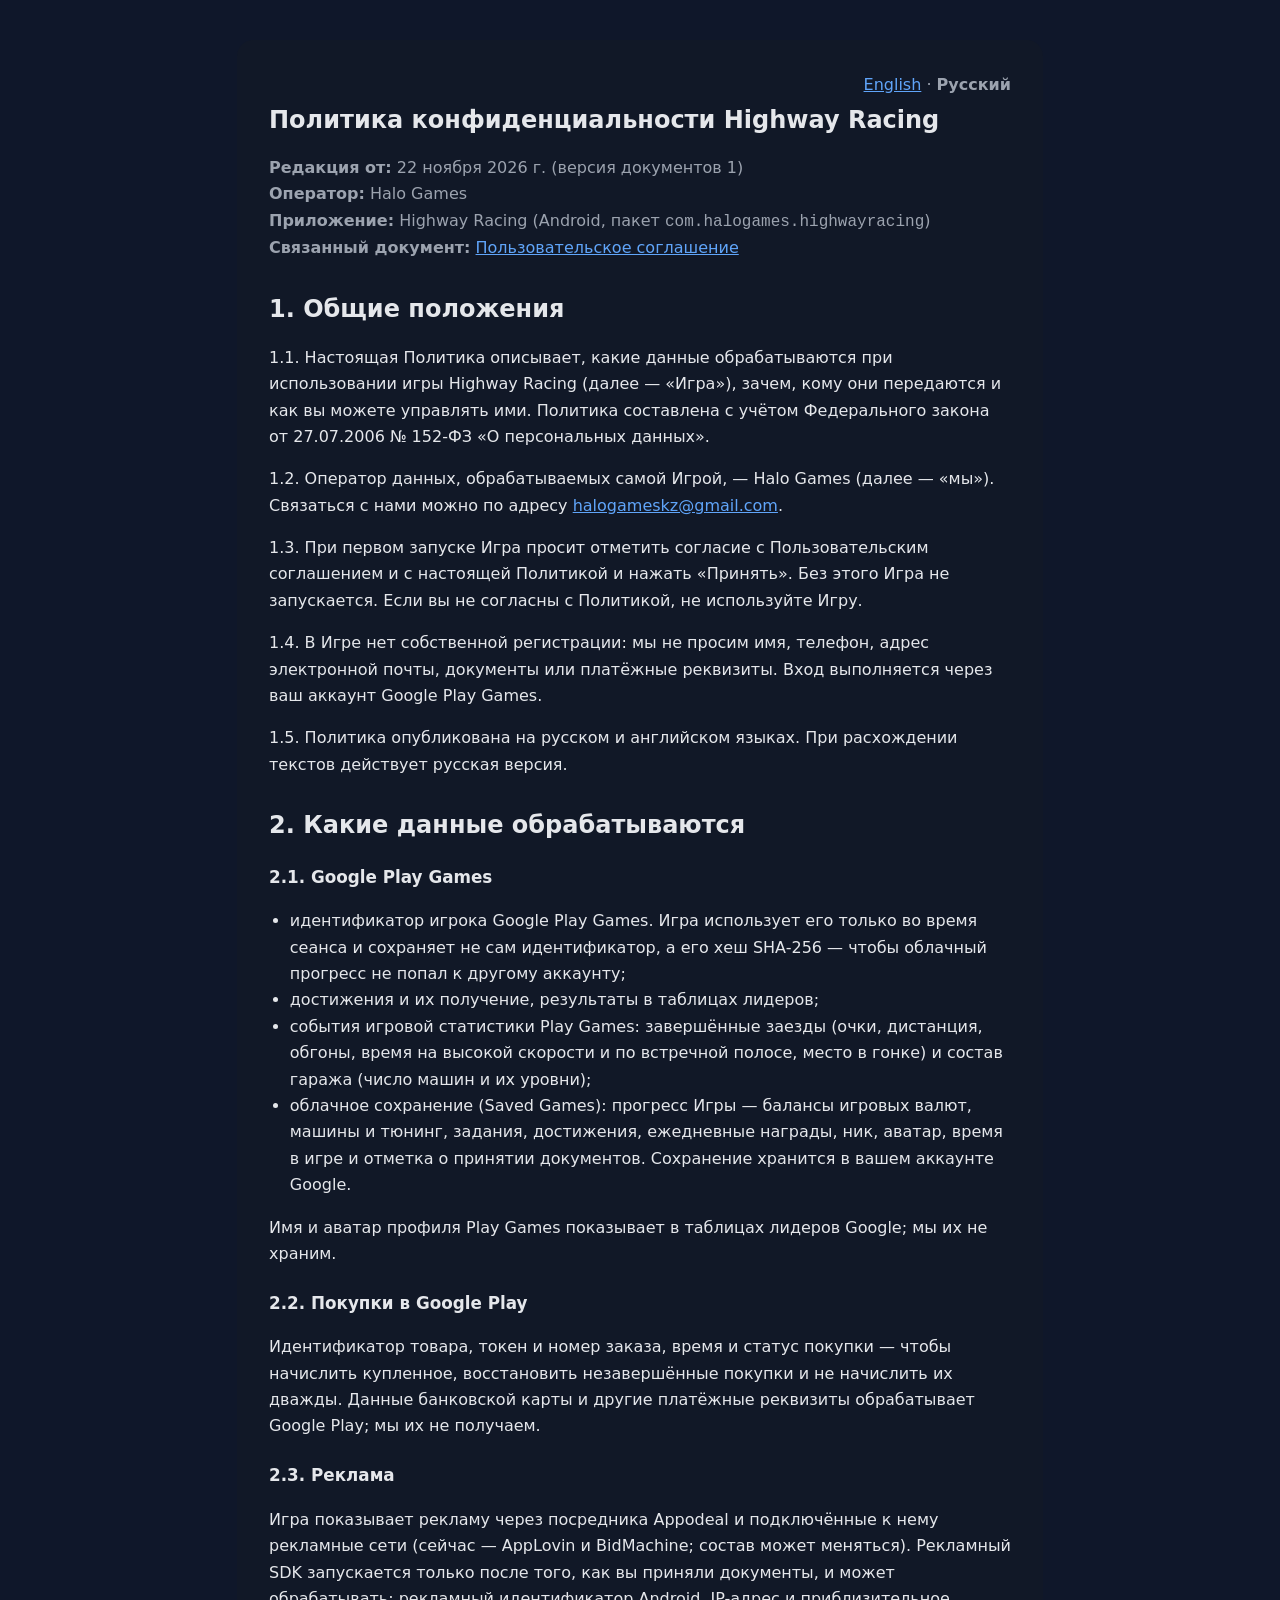
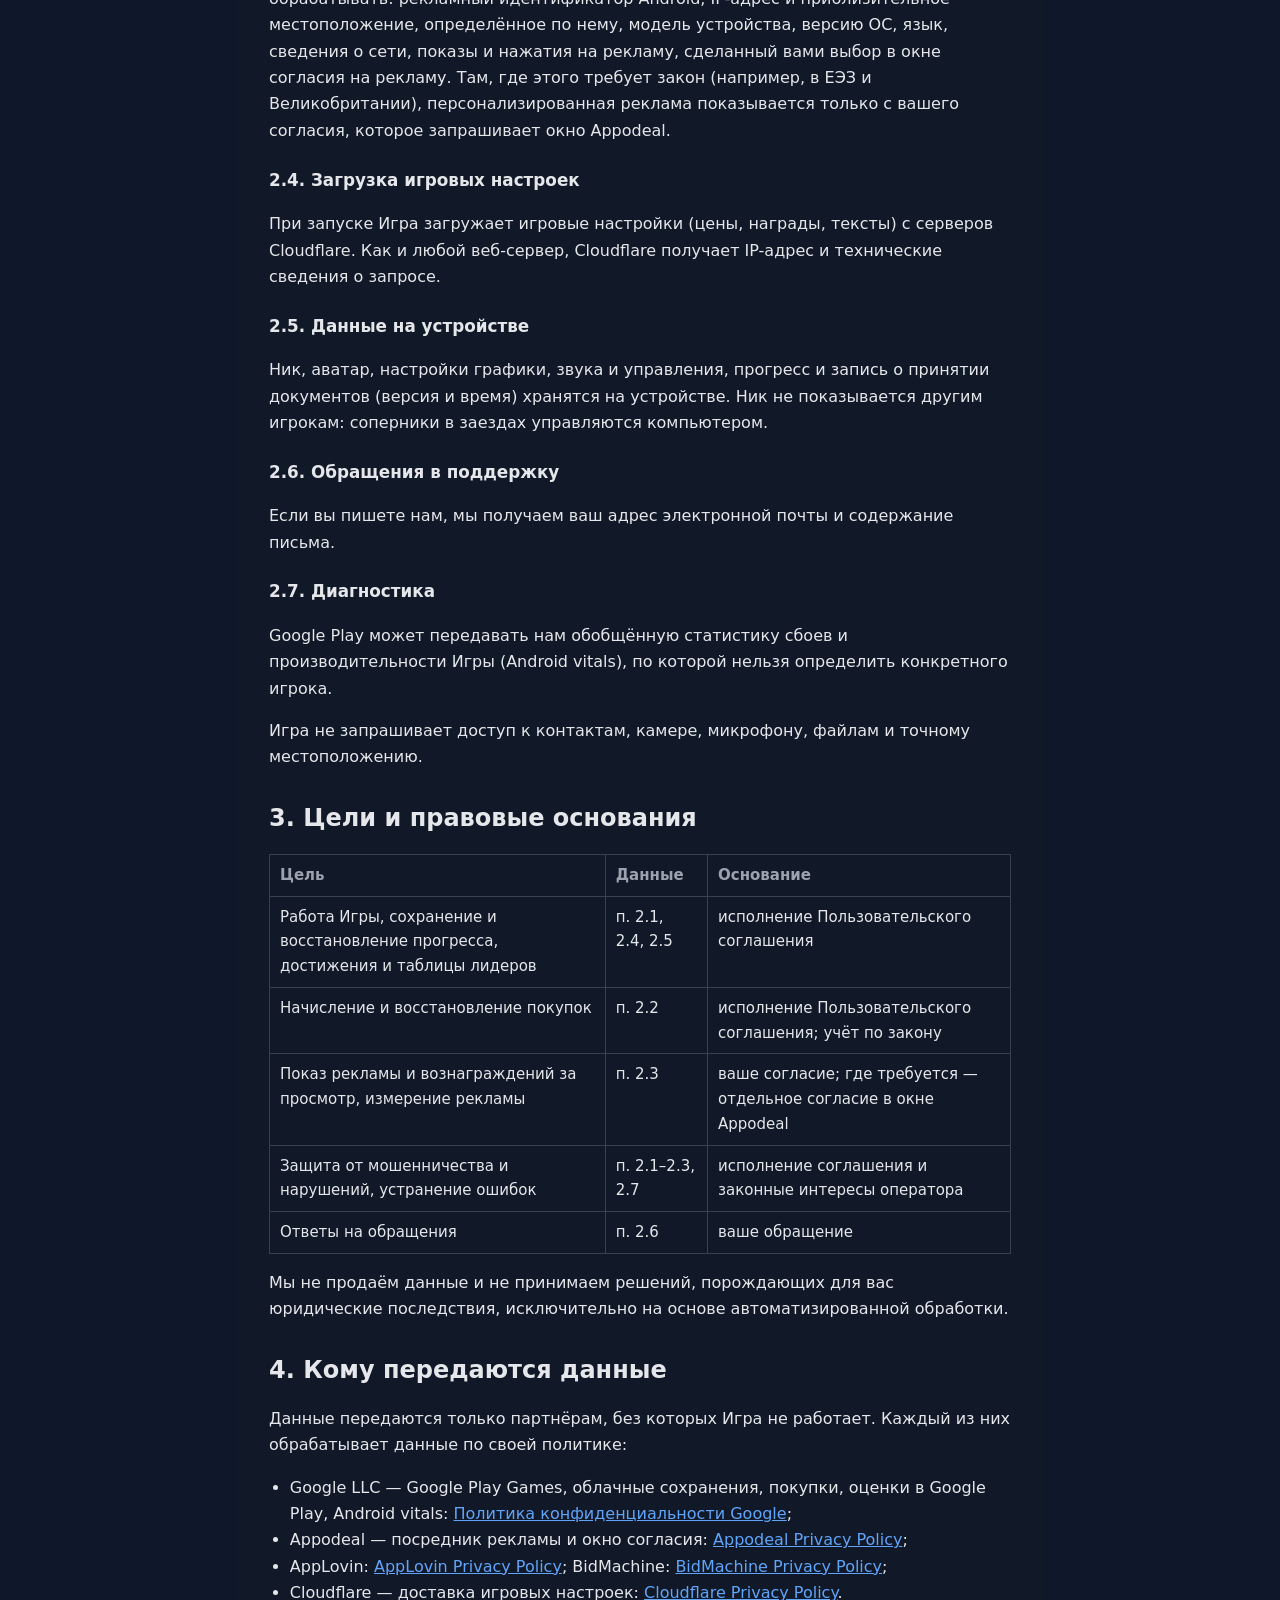
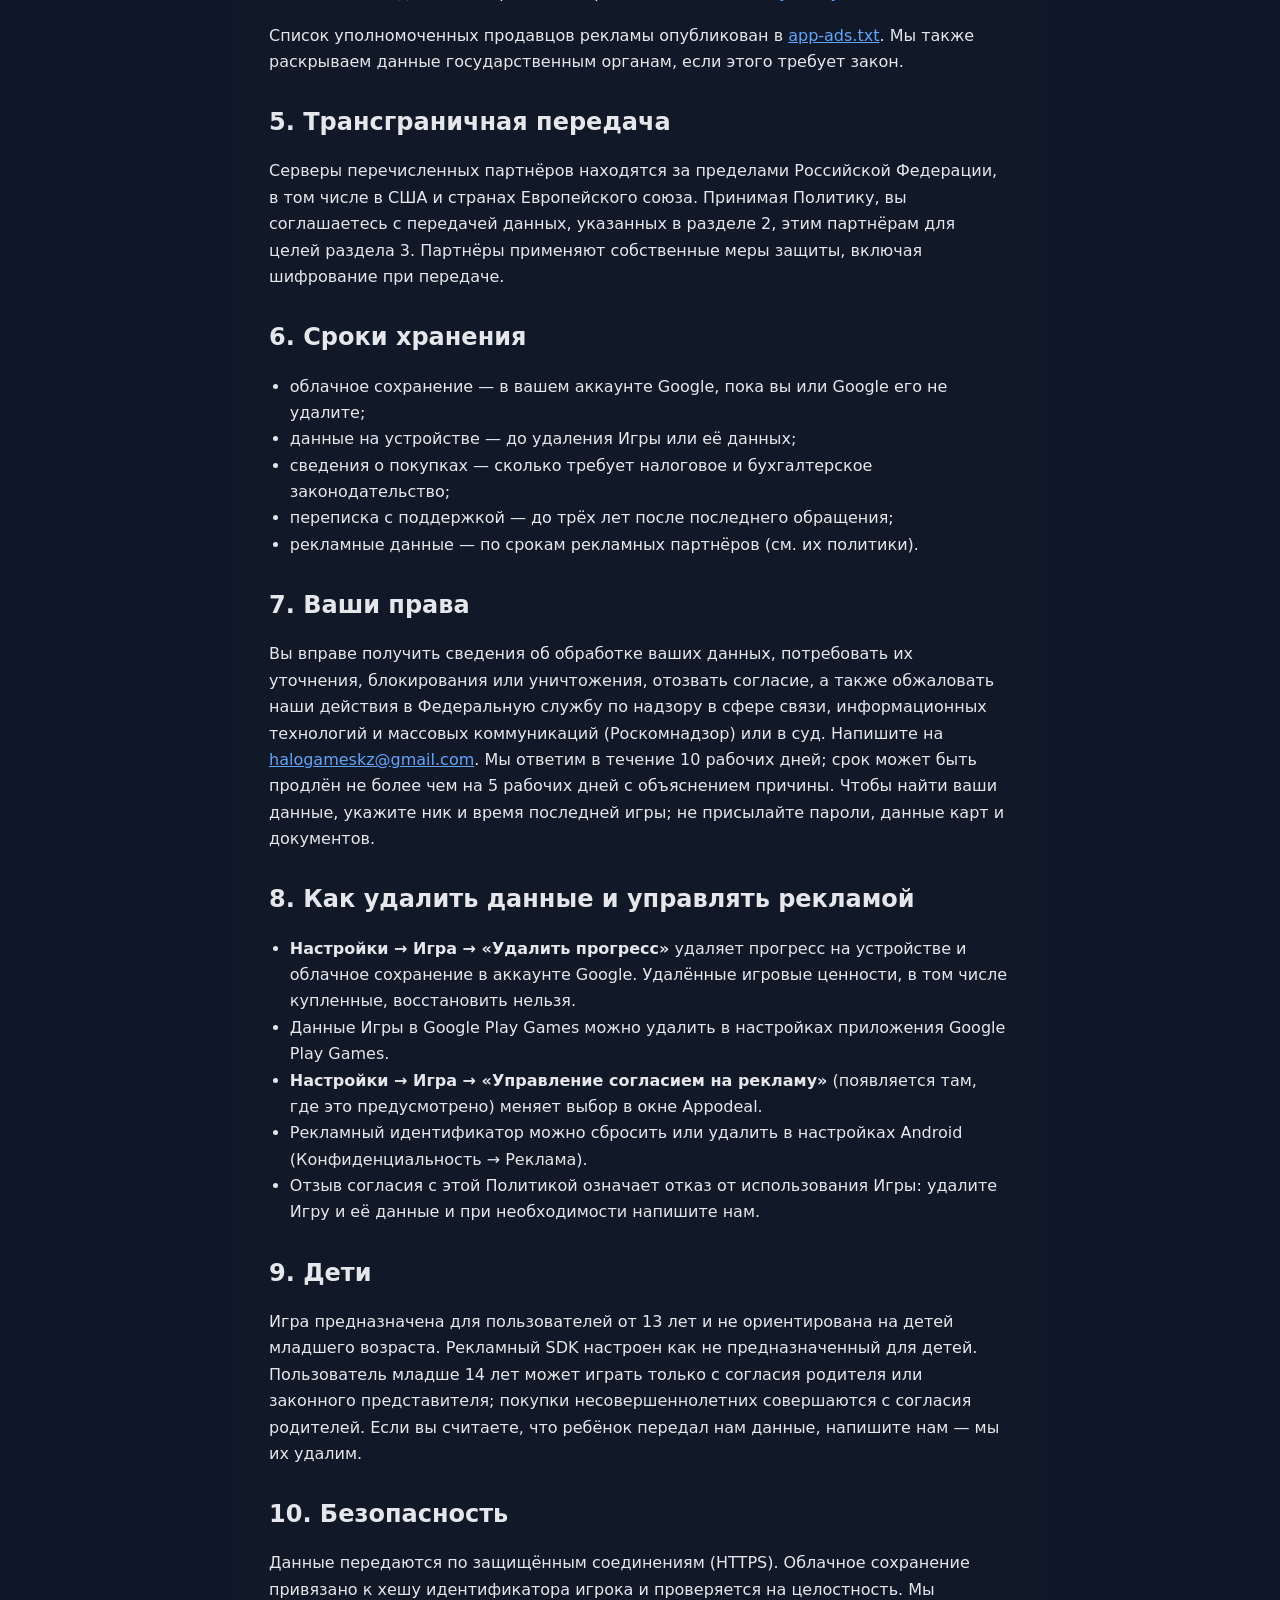
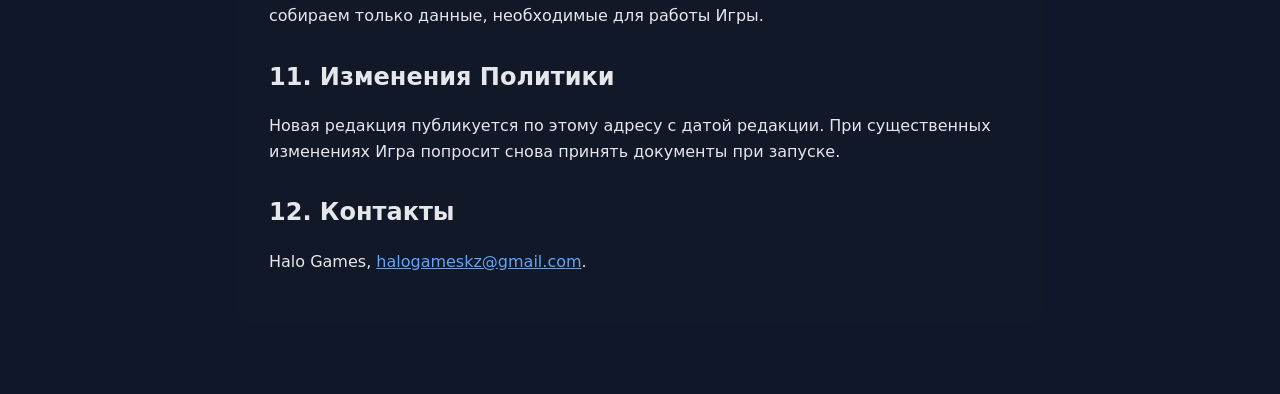
==== ru/index.html @ 432eda78 "Политика конфиденциальности обновлена и переведена на русский, добавлено Пользовательское соглашение" ====
<!doctype html>
<html lang="ru">
<head>
  <meta charset="utf-8">
  <meta name="viewport" content="width=device-width,initial-scale=1">
  <meta name="description" content="Политика конфиденциальности игры Highway Racing">
  <title>Highway Racing — Политика конфиденциальности</title>
  <link rel="alternate" hreflang="en" href="https://monstih.github.io/highway-racing-privacy/">
  <link rel="alternate" hreflang="ru" href="https://monstih.github.io/highway-racing-privacy/ru/">
  <link rel="stylesheet" href="../legal.css">
</head>
<body>
<main><article>
  <nav class="lang"><a href="../">English</a> · <strong>Русский</strong></nav>
  <h1>Политика конфиденциальности Highway Racing</h1>
  <p class="meta"><strong>Редакция от:</strong> 22 ноября 2026 г. (версия документов 1)<br><strong>Оператор:</strong> Halo Games<br><strong>Приложение:</strong> Highway Racing (Android, пакет <code>com.halogames.highwayracing</code>)<br><strong>Связанный документ:</strong> <a href="terms.html">Пользовательское соглашение</a></p>

  <h2>1. Общие положения</h2>
  <p>1.1. Настоящая Политика описывает, какие данные обрабатываются при использовании игры Highway Racing (далее — «Игра»), зачем, кому они передаются и как вы можете управлять ими. Политика составлена с учётом Федерального закона от 27.07.2006 № 152-ФЗ «О персональных данных».</p>
  <p>1.2. Оператор данных, обрабатываемых самой Игрой, — Halo Games (далее — «мы»). Связаться с нами можно по адресу <a href="mailto:halogameskz@gmail.com">halogameskz@gmail.com</a>.</p>
  <p>1.3. При первом запуске Игра просит отметить согласие с Пользовательским соглашением и с настоящей Политикой и нажать «Принять». Без этого Игра не запускается. Если вы не согласны с Политикой, не используйте Игру.</p>
  <p>1.4. В Игре нет собственной регистрации: мы не просим имя, телефон, адрес электронной почты, документы или платёжные реквизиты. Вход выполняется через ваш аккаунт Google Play Games.</p>
  <p>1.5. Политика опубликована на русском и английском языках. При расхождении текстов действует русская версия.</p>

  <h2>2. Какие данные обрабатываются</h2>
  <h3>2.1. Google Play Games</h3>
  <ul>
    <li>идентификатор игрока Google Play Games. Игра использует его только во время сеанса и сохраняет не сам идентификатор, а его хеш SHA-256 — чтобы облачный прогресс не попал к другому аккаунту;</li>
    <li>достижения и их получение, результаты в таблицах лидеров;</li>
    <li>события игровой статистики Play Games: завершённые заезды (очки, дистанция, обгоны, время на высокой скорости и по встречной полосе, место в гонке) и состав гаража (число машин и их уровни);</li>
    <li>облачное сохранение (Saved Games): прогресс Игры — балансы игровых валют, машины и тюнинг, задания, достижения, ежедневные награды, ник, аватар, время в игре и отметка о принятии документов. Сохранение хранится в вашем аккаунте Google.</li>
  </ul>
  <p>Имя и аватар профиля Play Games показывает в таблицах лидеров Google; мы их не храним.</p>
  <h3>2.2. Покупки в Google Play</h3>
  <p>Идентификатор товара, токен и номер заказа, время и статус покупки — чтобы начислить купленное, восстановить незавершённые покупки и не начислить их дважды. Данные банковской карты и другие платёжные реквизиты обрабатывает Google Play; мы их не получаем.</p>
  <h3>2.3. Реклама</h3>
  <p>Игра показывает рекламу через посредника Appodeal и подключённые к нему рекламные сети (сейчас — AppLovin и BidMachine; состав может меняться). Рекламный SDK запускается только после того, как вы приняли документы, и может обрабатывать: рекламный идентификатор Android, IP-адрес и приблизительное местоположение, определённое по нему, модель устройства, версию ОС, язык, сведения о сети, показы и нажатия на рекламу, сделанный вами выбор в окне согласия на рекламу. Там, где этого требует закон (например, в ЕЭЗ и Великобритании), персонализированная реклама показывается только с вашего согласия, которое запрашивает окно Appodeal.</p>
  <h3>2.4. Загрузка игровых настроек</h3>
  <p>При запуске Игра загружает игровые настройки (цены, награды, тексты) с серверов Cloudflare. Как и любой веб-сервер, Cloudflare получает IP-адрес и технические сведения о запросе.</p>
  <h3>2.5. Данные на устройстве</h3>
  <p>Ник, аватар, настройки графики, звука и управления, прогресс и запись о принятии документов (версия и время) хранятся на устройстве. Ник не показывается другим игрокам: соперники в заездах управляются компьютером.</p>
  <h3>2.6. Обращения в поддержку</h3>
  <p>Если вы пишете нам, мы получаем ваш адрес электронной почты и содержание письма.</p>
  <h3>2.7. Диагностика</h3>
  <p>Google Play может передавать нам обобщённую статистику сбоев и производительности Игры (Android vitals), по которой нельзя определить конкретного игрока.</p>
  <p>Игра не запрашивает доступ к контактам, камере, микрофону, файлам и точному местоположению.</p>

  <h2>3. Цели и правовые основания</h2>
  <table>
    <tr><th>Цель</th><th>Данные</th><th>Основание</th></tr>
    <tr><td>Работа Игры, сохранение и восстановление прогресса, достижения и таблицы лидеров</td><td>п. 2.1, 2.4, 2.5</td><td>исполнение Пользовательского соглашения</td></tr>
    <tr><td>Начисление и восстановление покупок</td><td>п. 2.2</td><td>исполнение Пользовательского соглашения; учёт по закону</td></tr>
    <tr><td>Показ рекламы и вознаграждений за просмотр, измерение рекламы</td><td>п. 2.3</td><td>ваше согласие; где требуется — отдельное согласие в окне Appodeal</td></tr>
    <tr><td>Защита от мошенничества и нарушений, устранение ошибок</td><td>п. 2.1–2.3, 2.7</td><td>исполнение соглашения и законные интересы оператора</td></tr>
    <tr><td>Ответы на обращения</td><td>п. 2.6</td><td>ваше обращение</td></tr>
  </table>
  <p>Мы не продаём данные и не принимаем решений, порождающих для вас юридические последствия, исключительно на основе автоматизированной обработки.</p>

  <h2>4. Кому передаются данные</h2>
  <p>Данные передаются только партнёрам, без которых Игра не работает. Каждый из них обрабатывает данные по своей политике:</p>
  <ul>
    <li>Google LLC — Google Play Games, облачные сохранения, покупки, оценки в Google Play, Android vitals: <a href="https://policies.google.com/privacy?hl=ru">Политика конфиденциальности Google</a>;</li>
    <li>Appodeal — посредник рекламы и окно согласия: <a href="https://appodeal.com/privacy-policy/">Appodeal Privacy Policy</a>;</li>
    <li>AppLovin: <a href="https://legal.applovin.com/privacy/">AppLovin Privacy Policy</a>; BidMachine: <a href="https://www.bidmachine.com/privacy-policy">BidMachine Privacy Policy</a>;</li>
    <li>Cloudflare — доставка игровых настроек: <a href="https://www.cloudflare.com/privacypolicy/">Cloudflare Privacy Policy</a>.</li>
  </ul>
  <p>Список уполномоченных продавцов рекламы опубликован в <a href="https://monstih.github.io/app-ads.txt">app-ads.txt</a>. Мы также раскрываем данные государственным органам, если этого требует закон.</p>

  <h2>5. Трансграничная передача</h2>
  <p>Серверы перечисленных партнёров находятся за пределами Российской Федерации, в том числе в США и странах Европейского союза. Принимая Политику, вы соглашаетесь с передачей данных, указанных в разделе 2, этим партнёрам для целей раздела 3. Партнёры применяют собственные меры защиты, включая шифрование при передаче.</p>

  <h2>6. Сроки хранения</h2>
  <ul>
    <li>облачное сохранение — в вашем аккаунте Google, пока вы или Google его не удалите;</li>
    <li>данные на устройстве — до удаления Игры или её данных;</li>
    <li>сведения о покупках — сколько требует налоговое и бухгалтерское законодательство;</li>
    <li>переписка с поддержкой — до трёх лет после последнего обращения;</li>
    <li>рекламные данные — по срокам рекламных партнёров (см. их политики).</li>
  </ul>

  <h2>7. Ваши права</h2>
  <p>Вы вправе получить сведения об обработке ваших данных, потребовать их уточнения, блокирования или уничтожения, отозвать согласие, а также обжаловать наши действия в Федеральную службу по надзору в сфере связи, информационных технологий и массовых коммуникаций (Роскомнадзор) или в суд. Напишите на <a href="mailto:halogameskz@gmail.com">halogameskz@gmail.com</a>. Мы ответим в течение 10 рабочих дней; срок может быть продлён не более чем на 5 рабочих дней с объяснением причины. Чтобы найти ваши данные, укажите ник и время последней игры; не присылайте пароли, данные карт и документов.</p>

  <h2>8. Как удалить данные и управлять рекламой</h2>
  <ul>
    <li><strong>Настройки → Игра → «Удалить прогресс»</strong> удаляет прогресс на устройстве и облачное сохранение в аккаунте Google. Удалённые игровые ценности, в том числе купленные, восстановить нельзя.</li>
    <li>Данные Игры в Google Play Games можно удалить в настройках приложения Google Play Games.</li>
    <li><strong>Настройки → Игра → «Управление согласием на рекламу»</strong> (появляется там, где это предусмотрено) меняет выбор в окне Appodeal.</li>
    <li>Рекламный идентификатор можно сбросить или удалить в настройках Android (Конфиденциальность → Реклама).</li>
    <li>Отзыв согласия с этой Политикой означает отказ от использования Игры: удалите Игру и её данные и при необходимости напишите нам.</li>
  </ul>

  <h2>9. Дети</h2>
  <p>Игра предназначена для пользователей от 13 лет и не ориентирована на детей младшего возраста. Рекламный SDK настроен как не предназначенный для детей. Пользователь младше 14 лет может играть только с согласия родителя или законного представителя; покупки несовершеннолетних совершаются с согласия родителей. Если вы считаете, что ребёнок передал нам данные, напишите нам — мы их удалим.</p>

  <h2>10. Безопасность</h2>
  <p>Данные передаются по защищённым соединениям (HTTPS). Облачное сохранение привязано к хешу идентификатора игрока и проверяется на целостность. Мы собираем только данные, необходимые для работы Игры.</p>

  <h2>11. Изменения Политики</h2>
  <p>Новая редакция публикуется по этому адресу с датой редакции. При существенных изменениях Игра попросит снова принять документы при запуске.</p>

  <h2>12. Контакты</h2>
  <p>Halo Games, <a href="mailto:halogameskz@gmail.com">halogameskz@gmail.com</a>.</p>
</article></main>
</body>
</html>
---- legal.css ----
:root{color-scheme:light dark;--bg:#0f172a;--card:#111827;--text:#e5e7eb;--muted:#9ca3af;--link:#60a5fa;--line:#374151}
*{box-sizing:border-box}
body{margin:0;font:16px/1.65 system-ui,-apple-system,Segoe UI,Roboto,sans-serif;background:var(--bg);color:var(--text)}
main{max-width:850px;margin:auto;padding:40px 22px 72px}
article{background:var(--card);padding:32px;border-radius:16px}
h1{line-height:1.2;margin-top:0}h2{margin-top:2rem;line-height:1.3}h3{margin-top:1.4rem;font-size:1.05rem}
a{color:var(--link)}.meta{color:var(--muted)}ul{padding-left:1.3rem}
nav.lang{text-align:right;color:var(--muted);margin-bottom:8px}
table{width:100%;border-collapse:collapse;margin:12px 0;font-size:15px}
th,td{border:1px solid var(--line);padding:8px 10px;text-align:left;vertical-align:top}
th{color:var(--muted);font-weight:600}
@media(max-width:600px){main{padding:0}article{border-radius:0;padding:24px 18px}table{font-size:14px}}
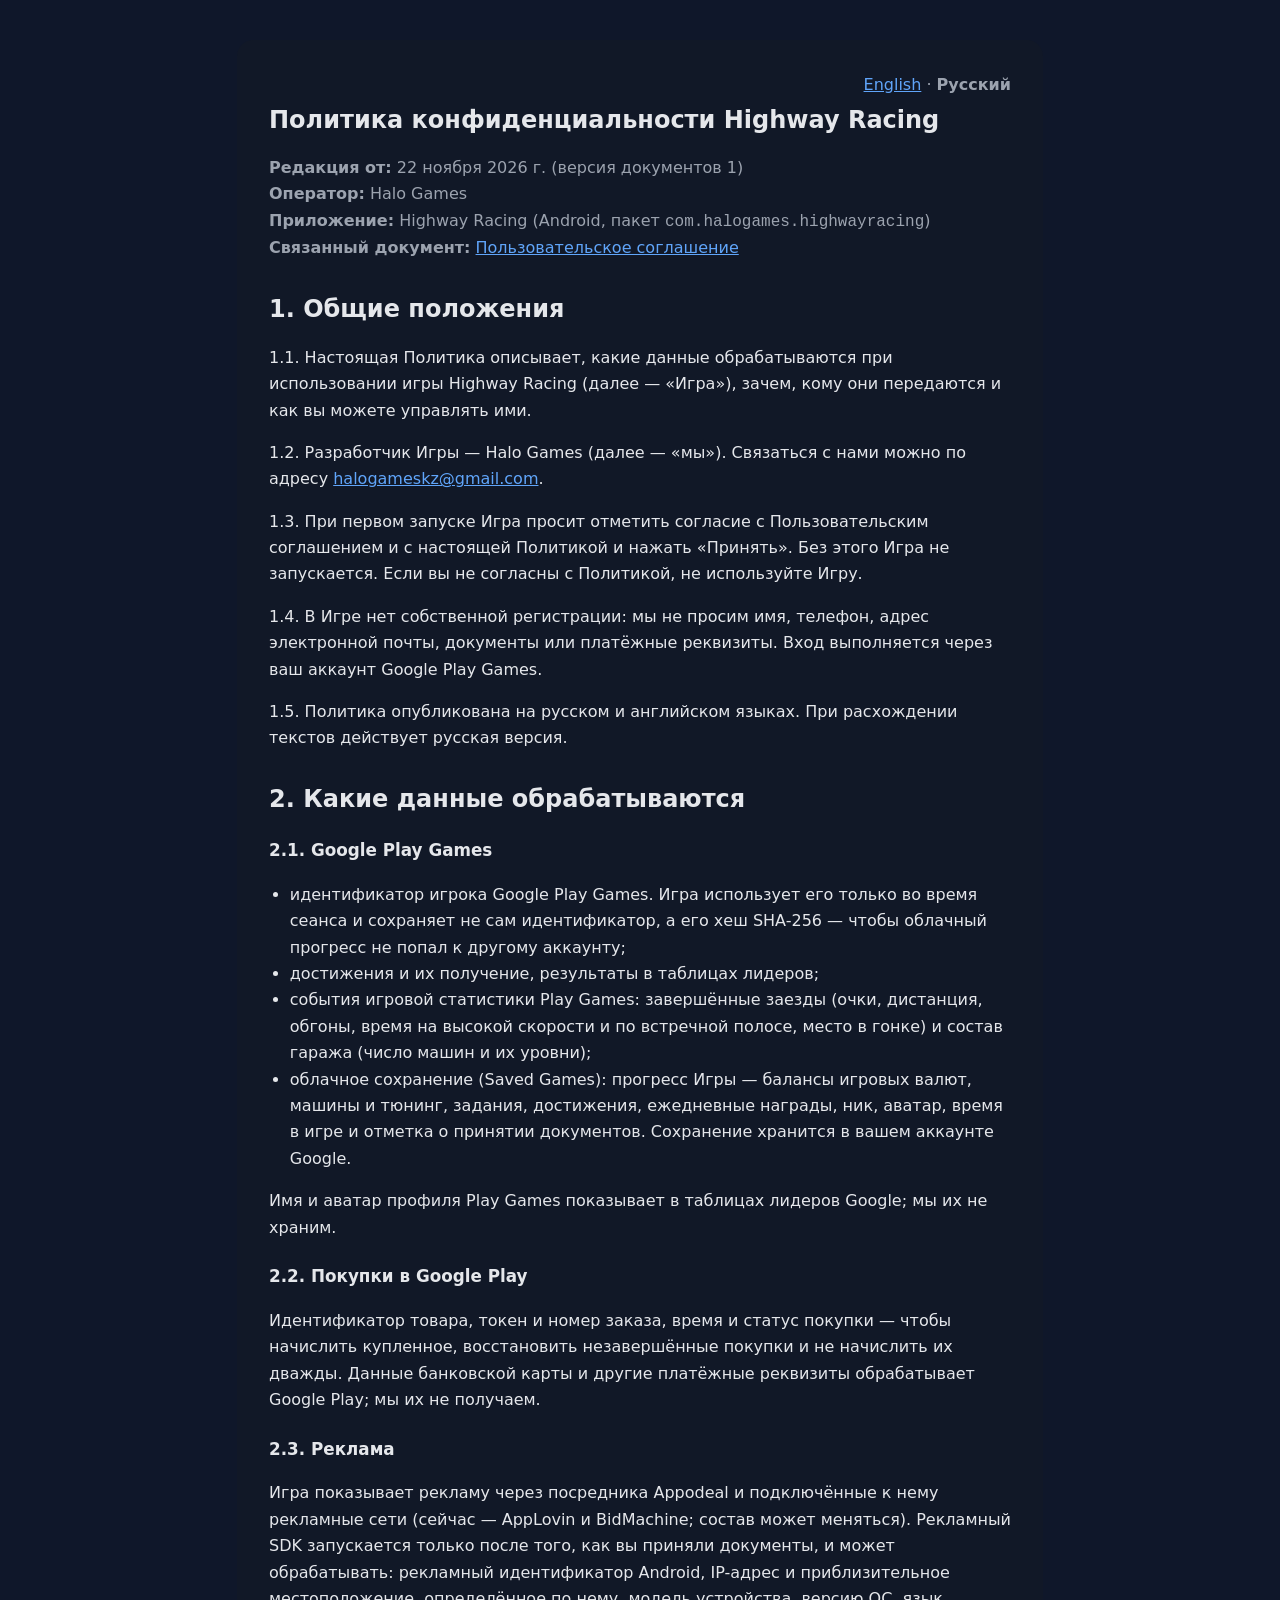
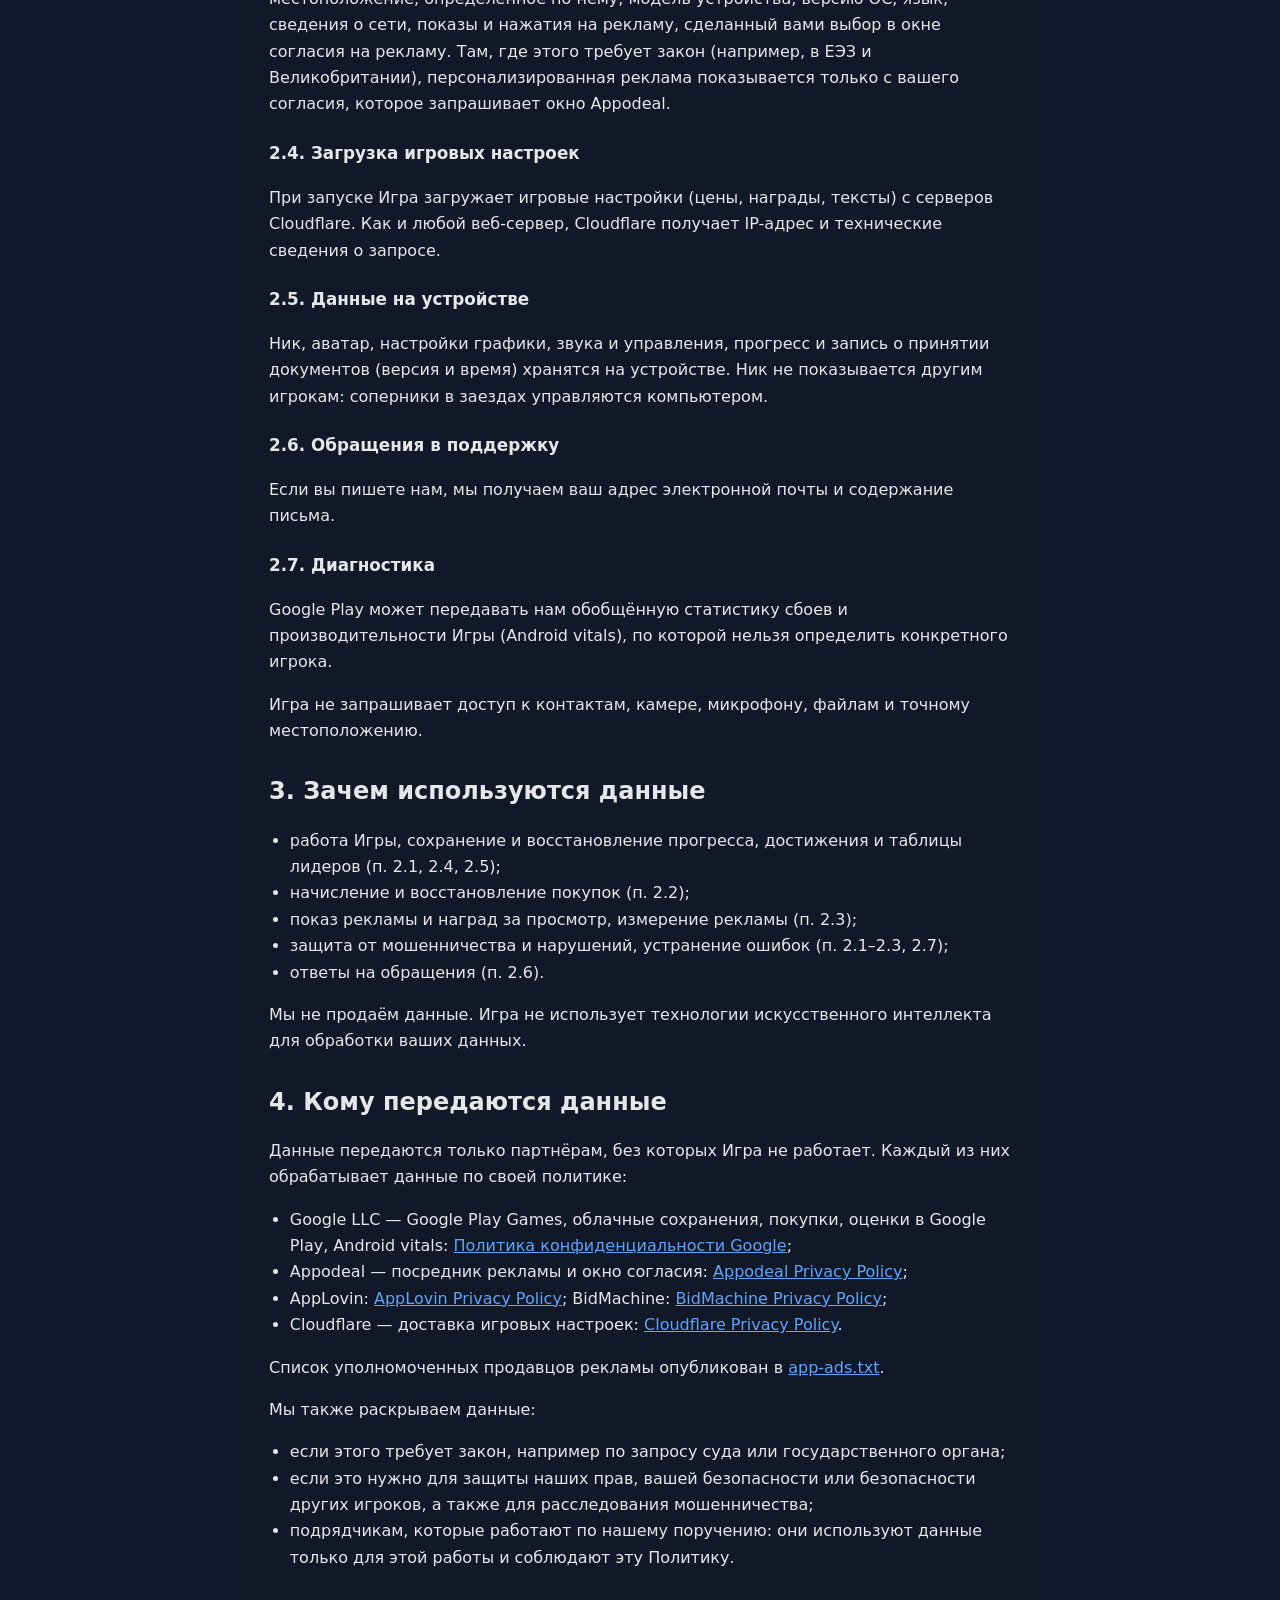
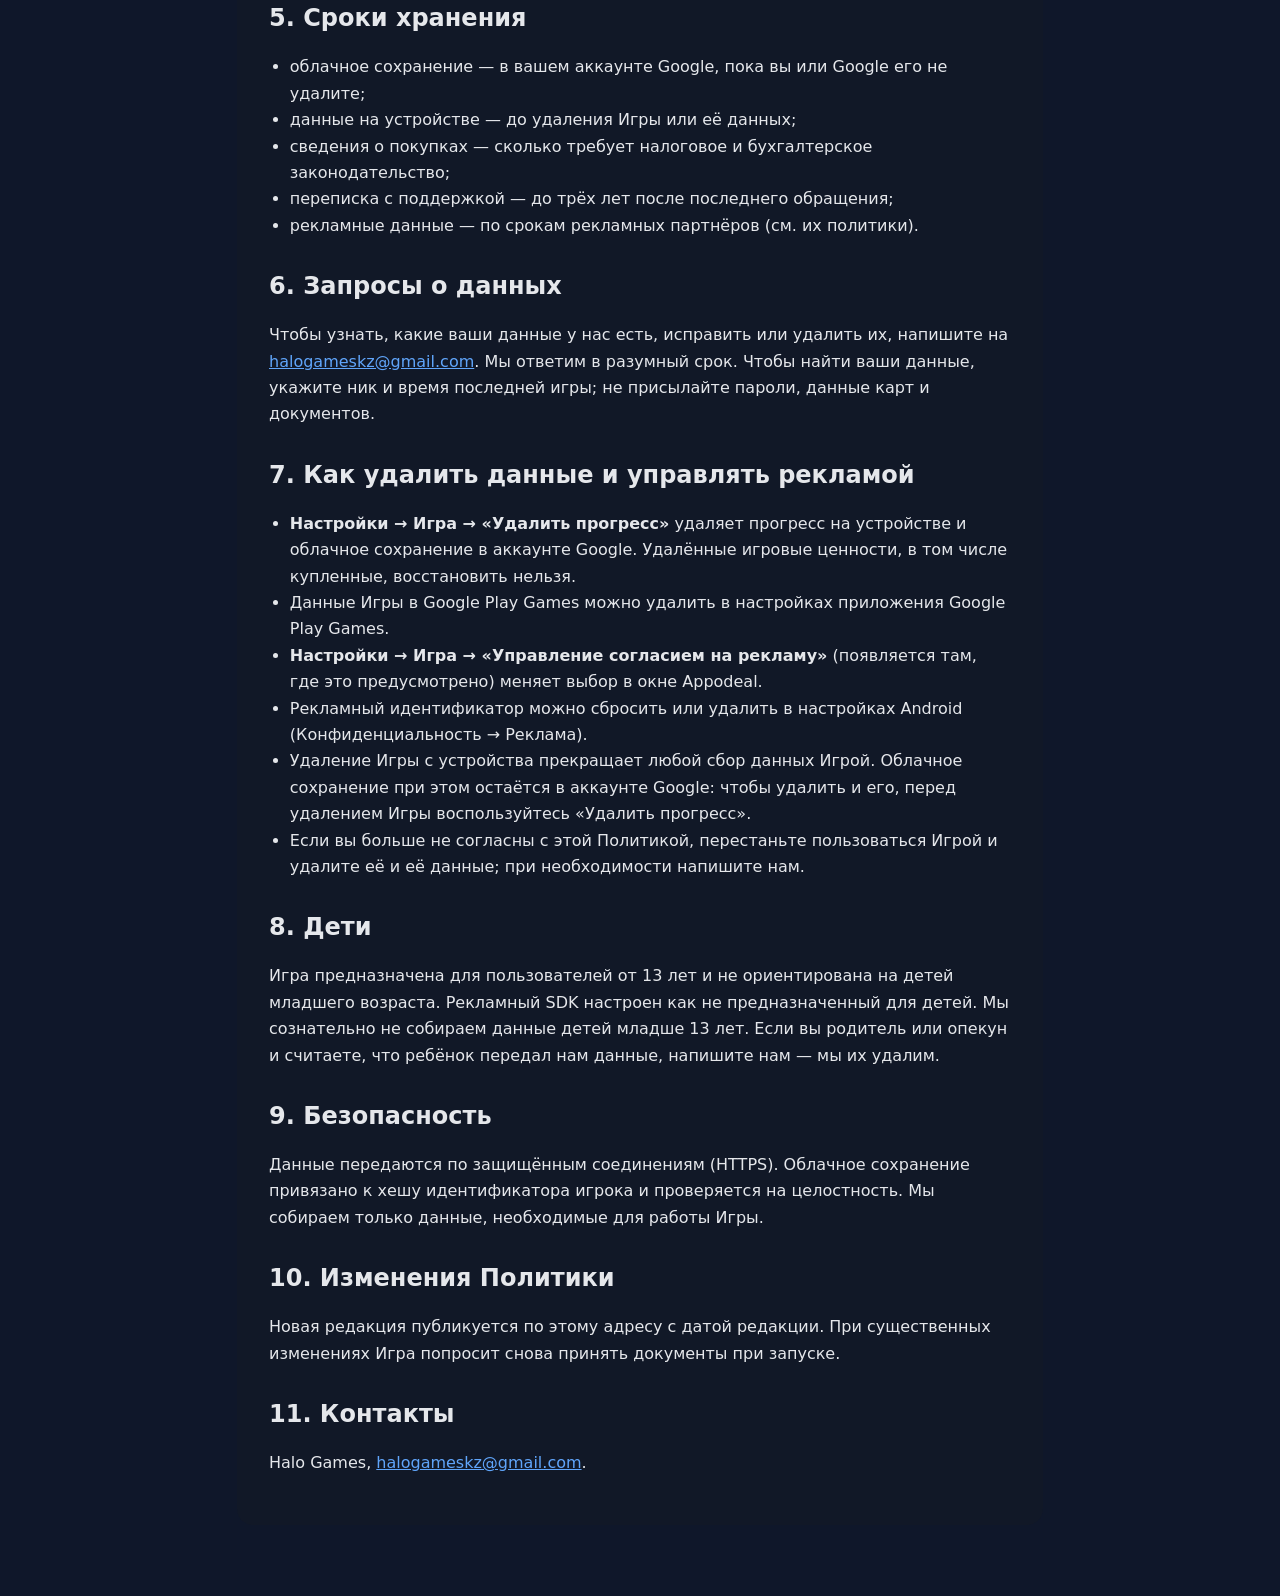
==== commit f6a959c2: "Документы упрощены до требований Google Play: убраны разделы, нужные только для 152-ФЗ и GDPR; добав" ====
--- a/ru/index.html
+++ b/ru/index.html
@@ -16,8 +16,8 @@
   <p class="meta"><strong>Редакция от:</strong> 22 ноября 2026 г. (версия документов 1)<br><strong>Оператор:</strong> Halo Games<br><strong>Приложение:</strong> Highway Racing (Android, пакет <code>com.halogames.highwayracing</code>)<br><strong>Связанный документ:</strong> <a href="terms.html">Пользовательское соглашение</a></p>
 
   <h2>1. Общие положения</h2>
-  <p>1.1. Настоящая Политика описывает, какие данные обрабатываются при использовании игры Highway Racing (далее — «Игра»), зачем, кому они передаются и как вы можете управлять ими. Политика составлена с учётом Федерального закона от 27.07.2006 № 152-ФЗ «О персональных данных».</p>
-  <p>1.2. Оператор данных, обрабатываемых самой Игрой, — Halo Games (далее — «мы»). Связаться с нами можно по адресу <a href="mailto:halogameskz@gmail.com">halogameskz@gmail.com</a>.</p>
+  <p>1.1. Настоящая Политика описывает, какие данные обрабатываются при использовании игры Highway Racing (далее — «Игра»), зачем, кому они передаются и как вы можете управлять ими.</p>
+  <p>1.2. Разработчик Игры — Halo Games (далее — «мы»). Связаться с нами можно по адресу <a href="mailto:halogameskz@gmail.com">halogameskz@gmail.com</a>.</p>
   <p>1.3. При первом запуске Игра просит отметить согласие с Пользовательским соглашением и с настоящей Политикой и нажать «Принять». Без этого Игра не запускается. Если вы не согласны с Политикой, не используйте Игру.</p>
   <p>1.4. В Игре нет собственной регистрации: мы не просим имя, телефон, адрес электронной почты, документы или платёжные реквизиты. Вход выполняется через ваш аккаунт Google Play Games.</p>
   <p>1.5. Политика опубликована на русском и английском языках. При расхождении текстов действует русская версия.</p>
@@ -45,16 +45,15 @@
   <p>Google Play может передавать нам обобщённую статистику сбоев и производительности Игры (Android vitals), по которой нельзя определить конкретного игрока.</p>
   <p>Игра не запрашивает доступ к контактам, камере, микрофону, файлам и точному местоположению.</p>
 
-  <h2>3. Цели и правовые основания</h2>
-  <table>
-    <tr><th>Цель</th><th>Данные</th><th>Основание</th></tr>
-    <tr><td>Работа Игры, сохранение и восстановление прогресса, достижения и таблицы лидеров</td><td>п. 2.1, 2.4, 2.5</td><td>исполнение Пользовательского соглашения</td></tr>
-    <tr><td>Начисление и восстановление покупок</td><td>п. 2.2</td><td>исполнение Пользовательского соглашения; учёт по закону</td></tr>
-    <tr><td>Показ рекламы и вознаграждений за просмотр, измерение рекламы</td><td>п. 2.3</td><td>ваше согласие; где требуется — отдельное согласие в окне Appodeal</td></tr>
-    <tr><td>Защита от мошенничества и нарушений, устранение ошибок</td><td>п. 2.1–2.3, 2.7</td><td>исполнение соглашения и законные интересы оператора</td></tr>
-    <tr><td>Ответы на обращения</td><td>п. 2.6</td><td>ваше обращение</td></tr>
-  </table>
-  <p>Мы не продаём данные и не принимаем решений, порождающих для вас юридические последствия, исключительно на основе автоматизированной обработки.</p>
+  <h2>3. Зачем используются данные</h2>
+  <ul>
+    <li>работа Игры, сохранение и восстановление прогресса, достижения и таблицы лидеров (п. 2.1, 2.4, 2.5);</li>
+    <li>начисление и восстановление покупок (п. 2.2);</li>
+    <li>показ рекламы и наград за просмотр, измерение рекламы (п. 2.3);</li>
+    <li>защита от мошенничества и нарушений, устранение ошибок (п. 2.1–2.3, 2.7);</li>
+    <li>ответы на обращения (п. 2.6).</li>
+  </ul>
+  <p>Мы не продаём данные. Игра не использует технологии искусственного интеллекта для обработки ваших данных.</p>
 
   <h2>4. Кому передаются данные</h2>
   <p>Данные передаются только партнёрам, без которых Игра не работает. Каждый из них обрабатывает данные по своей политике:</p>
@@ -64,12 +63,15 @@
     <li>AppLovin: <a href="https://legal.applovin.com/privacy/">AppLovin Privacy Policy</a>; BidMachine: <a href="https://www.bidmachine.com/privacy-policy">BidMachine Privacy Policy</a>;</li>
     <li>Cloudflare — доставка игровых настроек: <a href="https://www.cloudflare.com/privacypolicy/">Cloudflare Privacy Policy</a>.</li>
   </ul>
-  <p>Список уполномоченных продавцов рекламы опубликован в <a href="https://monstih.github.io/app-ads.txt">app-ads.txt</a>. Мы также раскрываем данные государственным органам, если этого требует закон.</p>
+  <p>Список уполномоченных продавцов рекламы опубликован в <a href="https://monstih.github.io/app-ads.txt">app-ads.txt</a>.</p>
+  <p>Мы также раскрываем данные:</p>
+  <ul>
+    <li>если этого требует закон, например по запросу суда или государственного органа;</li>
+    <li>если это нужно для защиты наших прав, вашей безопасности или безопасности других игроков, а также для расследования мошенничества;</li>
+    <li>подрядчикам, которые работают по нашему поручению: они используют данные только для этой работы и соблюдают эту Политику.</li>
+  </ul>
 
-  <h2>5. Трансграничная передача</h2>
-  <p>Серверы перечисленных партнёров находятся за пределами Российской Федерации, в том числе в США и странах Европейского союза. Принимая Политику, вы соглашаетесь с передачей данных, указанных в разделе 2, этим партнёрам для целей раздела 3. Партнёры применяют собственные меры защиты, включая шифрование при передаче.</p>
-
-  <h2>6. Сроки хранения</h2>
+  <h2>5. Сроки хранения</h2>
   <ul>
     <li>облачное сохранение — в вашем аккаунте Google, пока вы или Google его не удалите;</li>
     <li>данные на устройстве — до удаления Игры или её данных;</li>
@@ -78,28 +80,29 @@
     <li>рекламные данные — по срокам рекламных партнёров (см. их политики).</li>
   </ul>
 
-  <h2>7. Ваши права</h2>
-  <p>Вы вправе получить сведения об обработке ваших данных, потребовать их уточнения, блокирования или уничтожения, отозвать согласие, а также обжаловать наши действия в Федеральную службу по надзору в сфере связи, информационных технологий и массовых коммуникаций (Роскомнадзор) или в суд. Напишите на <a href="mailto:halogameskz@gmail.com">halogameskz@gmail.com</a>. Мы ответим в течение 10 рабочих дней; срок может быть продлён не более чем на 5 рабочих дней с объяснением причины. Чтобы найти ваши данные, укажите ник и время последней игры; не присылайте пароли, данные карт и документов.</p>
+  <h2>6. Запросы о данных</h2>
+  <p>Чтобы узнать, какие ваши данные у нас есть, исправить или удалить их, напишите на <a href="mailto:halogameskz@gmail.com">halogameskz@gmail.com</a>. Мы ответим в разумный срок. Чтобы найти ваши данные, укажите ник и время последней игры; не присылайте пароли, данные карт и документов.</p>
 
-  <h2>8. Как удалить данные и управлять рекламой</h2>
+  <h2>7. Как удалить данные и управлять рекламой</h2>
   <ul>
     <li><strong>Настройки → Игра → «Удалить прогресс»</strong> удаляет прогресс на устройстве и облачное сохранение в аккаунте Google. Удалённые игровые ценности, в том числе купленные, восстановить нельзя.</li>
     <li>Данные Игры в Google Play Games можно удалить в настройках приложения Google Play Games.</li>
     <li><strong>Настройки → Игра → «Управление согласием на рекламу»</strong> (появляется там, где это предусмотрено) меняет выбор в окне Appodeal.</li>
     <li>Рекламный идентификатор можно сбросить или удалить в настройках Android (Конфиденциальность → Реклама).</li>
-    <li>Отзыв согласия с этой Политикой означает отказ от использования Игры: удалите Игру и её данные и при необходимости напишите нам.</li>
+    <li>Удаление Игры с устройства прекращает любой сбор данных Игрой. Облачное сохранение при этом остаётся в аккаунте Google: чтобы удалить и его, перед удалением Игры воспользуйтесь «Удалить прогресс».</li>
+    <li>Если вы больше не согласны с этой Политикой, перестаньте пользоваться Игрой и удалите её и её данные; при необходимости напишите нам.</li>
   </ul>
 
-  <h2>9. Дети</h2>
-  <p>Игра предназначена для пользователей от 13 лет и не ориентирована на детей младшего возраста. Рекламный SDK настроен как не предназначенный для детей. Пользователь младше 14 лет может играть только с согласия родителя или законного представителя; покупки несовершеннолетних совершаются с согласия родителей. Если вы считаете, что ребёнок передал нам данные, напишите нам — мы их удалим.</p>
+  <h2>8. Дети</h2>
+  <p>Игра предназначена для пользователей от 13 лет и не ориентирована на детей младшего возраста. Рекламный SDK настроен как не предназначенный для детей. Мы сознательно не собираем данные детей младше 13 лет. Если вы родитель или опекун и считаете, что ребёнок передал нам данные, напишите нам — мы их удалим.</p>
 
-  <h2>10. Безопасность</h2>
+  <h2>9. Безопасность</h2>
   <p>Данные передаются по защищённым соединениям (HTTPS). Облачное сохранение привязано к хешу идентификатора игрока и проверяется на целостность. Мы собираем только данные, необходимые для работы Игры.</p>
 
-  <h2>11. Изменения Политики</h2>
+  <h2>10. Изменения Политики</h2>
   <p>Новая редакция публикуется по этому адресу с датой редакции. При существенных изменениях Игра попросит снова принять документы при запуске.</p>
 
-  <h2>12. Контакты</h2>
+  <h2>11. Контакты</h2>
   <p>Halo Games, <a href="mailto:halogameskz@gmail.com">halogameskz@gmail.com</a>.</p>
 </article></main>
 </body>
